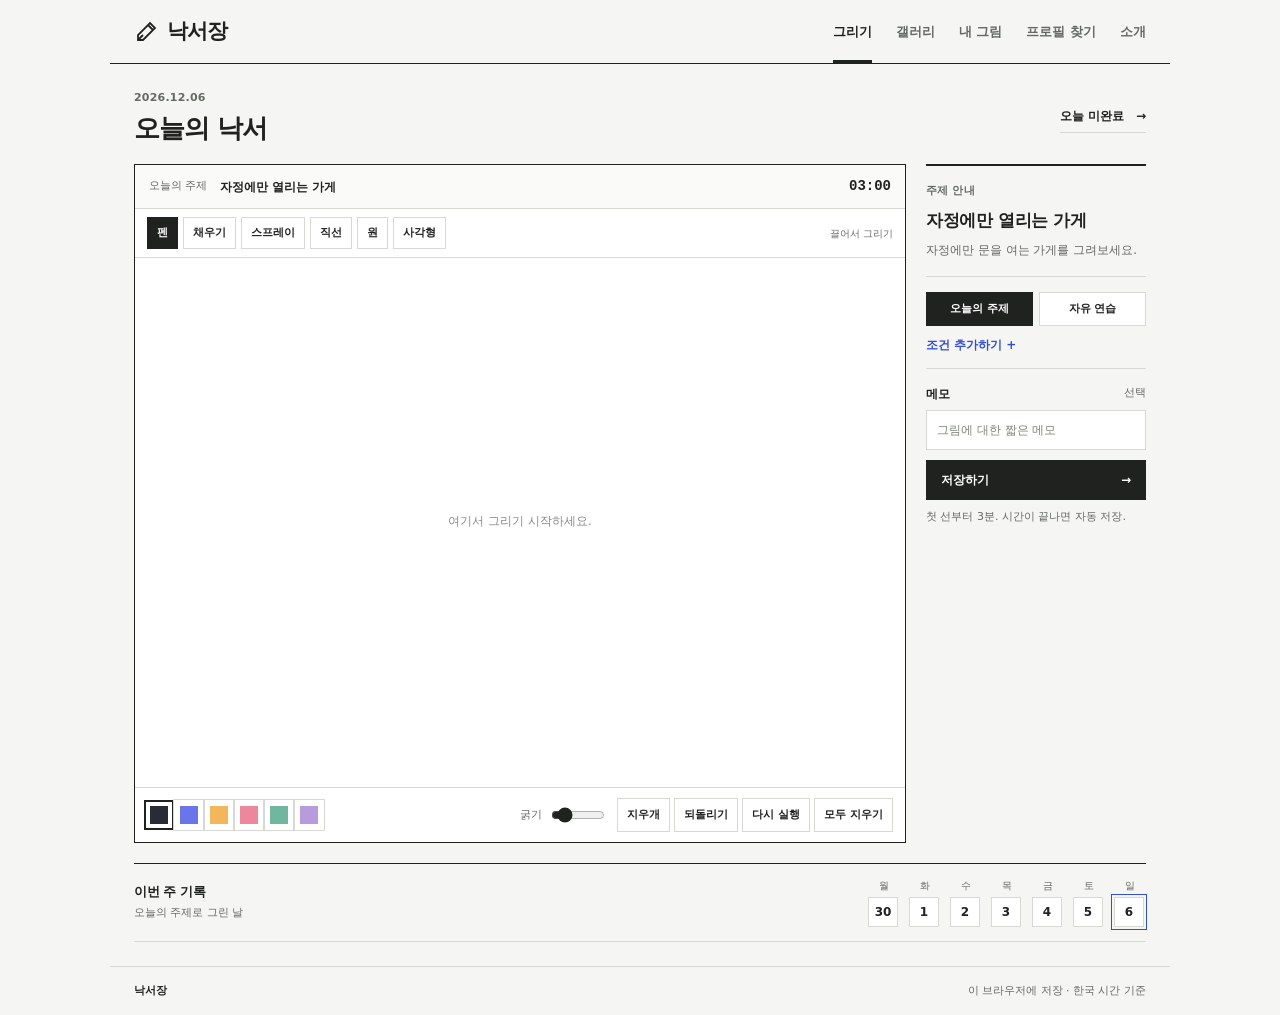
==== Doodler_project/index.html @ 1f3efb12 "Base Current whole project" ====
<!doctype html>
<html lang="ko">
<head>
  <meta charset="UTF-8">
  <meta name="viewport" content="width=device-width,initial-scale=1">
  <title>낙서장</title>
  <link rel="stylesheet" href="style.css">
  <script src="script.js" defer></script>
</head>
<body>
<header class="header">
  <a class="brand" href="#draw"><svg class="logo" viewBox="0 0 24 24" aria-hidden="true"><path d="M4 20h5L21 8l-5-5L4 15v5ZM14 5l5 5M4 20l5-5" fill="none" stroke="currentColor" stroke-width="1.8" stroke-linejoin="miter"/></svg>낙서장</a>
  <nav aria-label="주요 메뉴"><a href="#draw" data-page="draw">그리기</a><a href="#gallery" data-page="gallery">갤러리</a><a href="#mine" data-page="mine">내 그림</a><a href="#profiles" data-page="profiles">프로필 찾기</a><a href="#about" data-page="about">소개</a></nav>
</header>
<main>
<section id="draw" class="page">
  <div class="intro"><div><span id="day-label" class="eyebrow"></span><h1>오늘의 낙서</h1></div><a class="daily-status" href="#mine"><span id="daily-status"></span><span aria-hidden="true"> →</span></a></div>
  <div class="drawing-layout">
    <div class="studio">
      <div class="canvas-heading"><span><span id="mode-label">오늘의 주제</span><strong id="topic-title"></strong></span><span id="timer" class="timer" aria-label="남은 시간">03:00</span></div>
      <div class="drawing-toolbox" role="group" aria-label="그리기 도구"><button class="tool" data-tool="brush" aria-pressed="true">펜</button><button class="tool" data-tool="bucket" aria-pressed="false">채우기</button><button class="tool" data-tool="spray" aria-pressed="false">스프레이</button><button class="tool" data-tool="line" aria-pressed="false">직선</button><button class="tool" data-tool="circle" aria-pressed="false">원</button><button class="tool" data-tool="rectangle" aria-pressed="false">사각형</button><span id="tool-help">끌어서 그리기</span></div><div class="canvas-wrap"><canvas id="canvas" width="1000" height="680" aria-label="그림판">이 브라우저는 그림판을 지원하지 않습니다.</canvas><div id="canvas-hint">여기서 그리기 시작하세요.</div></div>
      <div class="tools"><div id="colors" class="colors" role="group" aria-label="붓 색상"></div><div class="tool-actions"><label class="size-label">굵기 <input id="size" type="range" min="2" max="28" value="6" aria-label="붓 굵기"></label><button id="eraser" class="tool" aria-pressed="false">지우개</button><button id="undo" class="tool">되돌리기</button><button id="redo" class="tool">다시 실행</button><button id="clear" class="tool">모두 지우기</button></div></div>
    </div>
    <aside>
      <div class="note-card"><span class="tiny-label">주제 안내</span><h2 id="prompt-title"></h2><p id="prompt-description"></p><div class="small-rule"></div><div class="mode-switch" role="group" aria-label="그리기 모드"><button id="daily-mode" class="tool" aria-pressed="true">오늘의 주제</button><button id="practice-mode" class="tool" aria-pressed="false">자유 연습</button></div><button id="variation" class="variation-button">조건 추가하기 +</button><p id="constraint" class="constraint" hidden></p></div>
      <label class="caption-label" for="caption">메모 <span>선택</span></label><input id="caption" maxlength="100" placeholder="그림에 대한 짧은 메모" autocomplete="off"><button id="finish" class="primary full">저장하기 <span aria-hidden="true">→</span></button><p class="save-note">첫 선부터 3분. 시간이 끝나면 자동 저장.</p>
    </aside>
  </div>
  <div class="week-strip"><div><h2>이번 주 기록</h2><p>오늘의 주제로 그린 날</p></div><div id="week-days" class="week-days" aria-label="이번 주 그리기 기록"></div></div>
</section>
<section id="gallery" class="page" hidden>
  <div class="section-intro"><div><span class="eyebrow">갤러리</span><h1>작은 정원</h1><p>같은 주제, 서로 다른 그림.</p></div><span class="badge">예시 그림 6장</span></div>
  <div class="gallery-notice">예시 갤러리입니다. 좋아요는 이 브라우저에만 저장됩니다.</div><div id="gallery-grid" class="grid"></div>
</section>
<section id="mine" class="page" hidden>
  <div class="section-intro"><div><span class="eyebrow">내 그림</span><h1>그림 기록</h1><p>저장한 그림을 날짜와 주제별로 확인하세요.</p></div><span id="count" class="badge">0장</span></div>
  <div class="journal-filters"><label>종류 <select id="mode-filter"><option value="all">모든 그림</option><option value="daily">오늘의 주제</option><option value="practice">자유 연습</option><option value="variation">조건 추가</option></select></label><label>주제 <select id="topic-filter"><option value="all">모든 주제</option></select></label></div>
  <div id="mine-grid" class="grid journal-grid"></div><div id="empty" class="empty"><h2>저장한 그림이 없습니다.</h2><p>그림을 완성하면 여기에 저장됩니다.</p><a class="primary" href="#draw">그리기 →</a></div>
</section>
<section id="profiles" class="page" hidden>
  <div class="section-intro"><div><span class="eyebrow">프로필 찾기</span><h1>함께 그리는 사람들</h1><p>닉네임이나 관심 주제로 찾아보세요.</p></div><span class="badge">미리보기</span></div>
  <p class="preview-notice">가상의 예시 프로필입니다. 실제 사용자 검색과 팔로우는 준비 중입니다.</p>
  <form id="profile-search" class="search-form" role="search"><label for="profile-query">닉네임 또는 주제</label><div><input id="profile-query" type="search" maxlength="80" placeholder="예: 풀잎, 정원" autocomplete="off"><button class="primary" type="submit">검색</button><button id="reset-search" class="tool" type="button">초기화</button></div></form>
  <p id="profile-result-count" class="result-count" role="status" aria-live="polite"></p><div id="profile-grid" class="profile-grid"></div><p id="profile-empty" class="empty" hidden>검색 결과가 없습니다. 다른 이름이나 주제로 찾아보세요.</p>
  <div id="profile-detail" class="profile-detail" hidden><button id="close-profile" class="tool">프로필 닫기</button><div id="profile-summary"></div><h2>예시 그림</h2><div id="profile-artworks" class="grid"></div></div>
</section>
<section id="about" class="page" hidden>
  <div class="section-intro"><div><span class="eyebrow">프로젝트 소개</span><h1>낙서장</h1><p>짧은 낙서로 시작하는 창의적인 활동.</p></div><a class="primary" href="#draw">그리기 →</a></div>
  <div class="about-layout"><article class="about-main"><section><h2>만드는 이유</h2><p>대학생이 일상에서 부담 없이 창의적인 활동을 할 수 있는 공간을 만들고자 합니다. 정해진 주제로 짧게 그림을 그리며 자신의 생각을 표현하고, 서로 다른 해석을 만나보는 것이 목표입니다.</p></section><section><h2>이용 방법</h2><ol><li>오늘의 주제를 확인하거나 자유 연습을 선택합니다.</li><li>펜과 기본 도구로 그림을 그립니다. 첫 선부터 3분이 시작됩니다.</li><li>완성한 그림을 저장하고, 내 그림에서 기록을 확인합니다.</li></ol></section><section><h2>현재 이용할 수 있는 기능</h2><p>마우스·터치 그리기, 매일 바뀌는 주제, 시간 제한, 그림 기록, 메모와 파일 내려받기를 사용할 수 있습니다. 그림은 이 브라우저에 저장됩니다. 갤러리와 프로필 찾기는 예시로 구성되어 있습니다.</p></section><section><h2>앞으로의 방향</h2><p>사용자 프로필과 공유 갤러리, 팔로우·좋아요를 통해 그림으로 교류하는 기능을 계획하고 있습니다. 이후 그룹 활동, 그림 퀴즈, 낙서 대회 등도 검토할 예정입니다.</p></section></article><aside class="about-meta"><h2>프로젝트 정보</h2><dl><dt>개발</dt><dd>강준호 · 장도윤</dd><dt>소속</dt><dd>GIST</dd><dt>활동</dt><dd>서비스러닝 수업 프로젝트</dd><dt>대상</dt><dd>대학생</dd><dt>프로젝트명</dt><dd>낙서장 (가제)</dd></dl><p>참여 경험을 바탕으로 기능과 이용 방식을 다듬어갈 예정입니다.</p></aside></div>
</section>
</main>
<footer><span>낙서장</span><span>이 브라우저에 저장 · 한국 시간 기준</span></footer>
<div id="toast" class="toast" role="status" aria-live="polite"></div>
<dialog id="confirm"><h2>그림을 모두 지울까요?</h2><p>지운 뒤에도 되돌리기를 사용할 수 있습니다.</p><div class="dialog-actions"><button id="cancel-clear" class="tool">취소</button><button id="confirm-clear" class="primary">지우기</button></div></dialog>
<dialog id="delete-dialog"><h2>이 그림을 삭제할까요?</h2><p>삭제한 그림은 복원할 수 없습니다.</p><div class="dialog-actions"><button id="cancel-delete" class="tool">취소</button><button id="confirm-delete" class="primary">삭제하기</button></div></dialog>
<dialog id="compare-dialog"><h2>그림 비교</h2><div id="compare-images" class="compare-images"></div><button id="close-compare" class="primary">닫기</button></dialog>
</body>
</html>
---- Doodler_project/style.css ----
/* 낙서장: compact, square-edged drawing workspace. */
:root{--bg:#f5f5f3;--paper:#fff;--ink:#202220;--muted:#656963;--line:#d7dad4;--accent:#314fd6;--soft:#eceee8}
*{box-sizing:border-box}
body{margin:0;background:var(--bg);color:var(--ink);font-family:"Malgun Gothic","Apple SD Gothic Neo",system-ui,sans-serif;font-size:14px;line-height:1.5;-webkit-font-smoothing:antialiased}
a{color:inherit;text-decoration:none}button,input,select{font:inherit;color:inherit}button{cursor:pointer}button,a,input,select{-webkit-tap-highlight-color:transparent;outline-offset:3px}button:focus-visible,a:focus-visible,input:focus-visible,select:focus-visible{outline:2px solid var(--accent)}button{border-radius:0}button:disabled{cursor:default}
.header{max-width:1060px;margin:auto;padding:0 24px;min-height:64px;display:flex;align-items:center;justify-content:space-between;border-bottom:1px solid var(--ink)}
.brand{display:flex;align-items:center;gap:9px;font-size:21px;font-weight:800;letter-spacing:-1px}.logo{width:24px;height:24px}
nav{display:flex;align-self:stretch;gap:24px}nav a{display:flex;align-items:center;font-size:13px;font-weight:600;color:var(--muted);border-bottom:3px solid transparent;padding:3px 0 0}nav a.active{color:var(--ink);border-color:var(--ink)}nav a:hover{color:var(--accent)}
main{max-width:1060px;margin:auto;padding:0 24px;min-height:calc(100vh - 122px)}
h1,h2,p{margin:0}h1{font-size:26px;font-weight:800;letter-spacing:-1px;line-height:1.35}h2{font-size:16px;font-weight:700;letter-spacing:-.4px}p{color:var(--muted);line-height:1.65}.eyebrow,.tiny-label{font-size:11px;font-weight:600;color:var(--muted);letter-spacing:.2px}.intro{display:flex;justify-content:space-between;align-items:center;gap:16px;padding:22px 0 18px}.intro h1{margin-top:4px}.daily-status{display:flex;align-items:center;gap:12px;font-size:12px;font-weight:600;border-bottom:1px solid var(--line);padding:7px 0}.daily-status:hover{border-color:var(--ink)}
.drawing-layout{display:grid;grid-template-columns:minmax(0,1fr) 220px;gap:20px;align-items:start}.studio{border:1px solid var(--ink);background:white;min-width:0}.canvas-heading{display:flex;align-items:center;justify-content:space-between;gap:10px;padding:11px 14px;border-bottom:1px solid var(--line);font-size:11px;color:var(--muted);background:#fafaf8}.canvas-heading>span:first-child{min-width:0;display:flex;align-items:center;gap:12px}.canvas-heading strong{font-size:12px;font-weight:700;color:var(--ink);overflow-wrap:anywhere}.timer{flex-shrink:0;font-family:ui-monospace,Consolas,monospace;font-size:14px;font-weight:700;color:var(--ink);font-variant-numeric:tabular-nums}.timer.urgent{color:#bd352d}
.canvas-wrap{position:relative;margin:8px}canvas{display:block;width:100%;height:auto;aspect-ratio:1000/680;background:white;touch-action:none;cursor:crosshair}#canvas-hint{position:absolute;pointer-events:none;top:48%;width:100%;text-align:center;color:#888c86;font-size:12px}
.tools{padding:10px 12px;display:flex;align-items:center;justify-content:space-between;gap:10px;flex-wrap:wrap;border-top:1px solid var(--line)}.colors{display:flex;gap:6px}.swatch{width:24px;height:24px;border:3px solid white;outline:1px solid #d7dad4;padding:0}.swatch.selected{outline:2px solid var(--ink);outline-offset:1px}.tool-actions{display:flex;align-items:center;gap:4px;flex-wrap:wrap}.tool{border:1px solid var(--line);background:white;padding:7px 9px;font-size:11px;font-weight:600;min-height:34px}.tool:hover{border-color:#848980;background:#f2f3ef}.tool[aria-pressed=true]{border-color:var(--ink);background:var(--ink);color:white}.size-label{display:flex;align-items:center;gap:7px;font-size:11px;color:var(--muted);margin-right:6px}input[type=range]{width:54px;accent-color:var(--ink)}
aside{min-width:0}.note-card{border-top:2px solid var(--ink);border-bottom:1px solid var(--line);padding:13px 0 14px}.note-card h2{font-size:17px;line-height:1.45;margin:8px 0}.note-card p{font-size:12px}.small-rule{height:1px;background:var(--line);margin:15px 0}.mode-switch{display:flex;gap:6px}.mode-switch button{flex:1;padding:8px 5px}.variation-button{display:block;width:100%;border:0;background:none;text-align:left;color:var(--accent);padding:10px 0 0;font-size:12px;font-weight:600}.constraint{border-left:2px solid var(--accent);padding:7px 10px;background:#eceffa;margin-top:10px}.caption-label{display:flex;justify-content:space-between;font-size:12px;font-weight:600;margin:16px 0 7px}.caption-label span{font-size:11px;font-weight:400;color:var(--muted)}#caption{border:1px solid var(--line);background:white;width:100%;padding:10px;font-size:12px;border-radius:0}#caption::placeholder{color:#80857b}.primary{display:inline-flex;align-items:center;justify-content:center;gap:20px;border:1px solid var(--ink);background:var(--ink);color:white;padding:10px 14px;font-size:12px;font-weight:700}.primary:hover{background:#3b4038;border-color:#3b4038}.full{width:100%;justify-content:space-between;margin-top:10px;min-height:40px}.save-note{font-size:11px;line-height:1.6;margin-top:8px}
.week-strip{display:flex;align-items:center;justify-content:space-between;gap:20px;border-top:1px solid var(--ink);border-bottom:1px solid var(--line);padding:14px 0;margin:20px 0 24px}.week-strip h2{font-size:13px}.week-strip p{font-size:11px;margin-top:3px}.week-days{display:flex;gap:9px}.week-day{text-align:center;min-width:32px}.week-day span{display:block;font-size:10px;color:var(--muted);margin-bottom:4px}.week-day strong{display:flex;align-items:center;justify-content:center;width:30px;height:30px;border:1px solid var(--line);background:white;font-size:12px;font-weight:600}.week-day.complete strong{background:var(--ink);border-color:var(--ink);color:white}.week-day.today strong{outline:1px solid var(--accent);outline-offset:2px}
.section-intro{display:flex;justify-content:space-between;align-items:center;gap:16px;padding:24px 0 20px}.section-intro h1{margin:5px 0 8px}.section-intro p{font-size:12px}.badge{font-size:12px;font-weight:600;padding:7px 10px;border:1px solid var(--line);white-space:nowrap;background:white}.gallery-notice{font-size:12px;color:var(--muted);margin:0 0 16px}.grid{display:grid;grid-template-columns:repeat(3,minmax(0,1fr));gap:16px;padding-bottom:28px}.art-card{border:1px solid var(--line);background:white;min-width:0;overflow:hidden}.art-card img{display:block;width:100%;aspect-ratio:1.35;object-fit:contain;padding:10px;background:#fafaf8}.card-info{display:flex;justify-content:space-between;align-items:center;gap:8px;padding:12px}.art-title{font-size:13px;line-height:1.45;overflow-wrap:anywhere;margin-bottom:4px}.art-meta{color:var(--muted);font-size:11px}.like{border:1px solid var(--line);background:white;font-size:12px;padding:7px 9px;white-space:nowrap}.like[aria-pressed=true]{color:#b13b37;background:#fff2f0;border-color:#d7a7a3}.art-caption{padding:0 12px 10px;font-size:12px;overflow-wrap:anywhere}.card-actions{display:flex;flex-wrap:wrap;gap:4px;padding:0 10px 10px}.card-actions .tool{font-size:10px;padding:5px 7px;min-height:30px}.journal-filters{display:flex;gap:16px;border-top:1px solid var(--line);padding:12px 0 18px}.journal-filters label{display:flex;align-items:center;gap:8px;font-size:12px;font-weight:600}select{border:1px solid var(--line);border-radius:0;background:white;padding:7px;font-size:12px;max-width:220px}.journal-date{grid-column:1/-1;font-size:12px;color:var(--muted);font-weight:600;border-bottom:1px solid var(--line);padding:8px 0}.empty{text-align:center;border-top:1px solid var(--line);padding:48px 16px;margin-bottom:28px}.empty p{font-size:12px;margin:8px 0 16px}.empty h2{font-size:16px}
footer{max-width:1060px;margin:auto;padding:16px 24px;display:flex;align-items:center;justify-content:space-between;border-top:1px solid var(--line);font-size:11px;color:var(--muted)}footer span:first-child{font-weight:700;color:var(--ink)}.toast{position:fixed;bottom:20px;left:50%;transform:translateX(-50%);max-width:calc(100% - 32px);padding:11px 16px;background:var(--ink);color:white;font-size:12px;opacity:0;pointer-events:none;transition:opacity .15s;z-index:5}.toast.show{opacity:1}dialog{border:1px solid var(--ink);border-radius:0;padding:22px;max-width:calc(100% - 32px);color:var(--ink)}dialog h2{margin-bottom:8px}dialog p{font-size:12px}dialog::backdrop{background:#1e211c66}.dialog-actions{display:flex;justify-content:flex-end;gap:8px;margin-top:20px}.compare-images{display:grid;grid-template-columns:1fr 1fr;gap:12px;margin:16px 0}#compare-dialog{width:760px}[hidden]{display:none!important}
@media(max-width:900px){.drawing-layout{grid-template-columns:minmax(0,1fr) 200px;gap:16px}.tool-actions{width:100%;justify-content:flex-start}.grid{grid-template-columns:repeat(2,minmax(0,1fr))}}
@media(max-width:620px){.header{padding:0 16px;min-height:58px}.brand{font-size:19px;gap:7px}.logo{width:21px;height:21px}nav{gap:16px}nav a{font-size:12px}main{padding:0 16px}.intro{padding:18px 0 14px;gap:8px}h1{font-size:23px}.daily-status{font-size:11px;gap:0}.drawing-layout{grid-template-columns:1fr;gap:0}.drawing-layout aside{display:contents}.note-card{order:1;border-top:1px solid var(--line);border-bottom:0;padding:10px 0 14px}.note-card .tiny-label,.note-card h2,.small-rule{display:none}.note-card p{margin-bottom:10px}.mode-switch{display:inline-flex;vertical-align:middle;gap:5px}.mode-switch button{flex:none;padding:7px 10px}.variation-button{display:inline-block;width:auto;padding:7px 0 7px 12px;font-size:11px}.note-card .constraint{display:block;margin:8px 0 0}.studio{order:2}.caption-label{order:3;margin:12px 0 6px}#caption{order:4}.full{order:5}.save-note{order:6;margin-top:6px}.canvas-heading{padding:10px;gap:6px}.canvas-heading>span:first-child{gap:8px}.canvas-heading strong{font-size:11px}.canvas-wrap{margin:4px}.tools{padding:10px;gap:10px}.swatch{width:24px;height:24px}.tool-actions{justify-content:space-between;gap:3px}.tool{padding:7px}.size-label{gap:4px;margin:0}.week-strip{margin-top:16px;padding:12px 0;gap:12px;align-items:flex-start;flex-direction:column}.week-days{width:100%;justify-content:space-between;gap:4px}.section-intro{padding:20px 0 16px}.journal-filters{gap:10px;flex-wrap:wrap}select{max-width:175px}.grid{gap:10px}.card-info{padding:10px;flex-wrap:wrap}.art-card img{padding:6px}.compare-images{grid-template-columns:1fr}footer{padding:14px 16px;font-size:10px}}
@media(max-width:360px){nav{gap:11px}.brand{font-size:18px}.daily-status{max-width:120px}.grid{grid-template-columns:1fr}.size-label input{width:42px}}
@media(prefers-reduced-motion:reduce){*{transition:none!important}}

/* Basic tools and supporting pages */
.drawing-toolbox{display:flex;align-items:center;flex-wrap:wrap;gap:5px;padding:8px 12px;border-bottom:1px solid var(--line);background:white}.drawing-toolbox .tool{min-height:32px;padding:5px 9px}#tool-help{font-size:10px;color:var(--muted);margin-left:auto}.preview-notice{border-left:2px solid var(--accent);padding:9px 12px;background:#eceffa;font-size:12px;margin-bottom:18px}.search-form{max-width:700px;margin-bottom:16px}.search-form>label{display:block;font-size:12px;font-weight:600;margin-bottom:7px}.search-form>div{display:flex;gap:6px}.search-form input{flex:1;min-width:0;border:1px solid var(--line);border-radius:0;padding:9px 11px;background:white;font-size:13px}.result-count{font-size:12px;margin-bottom:12px}.profile-grid{display:grid;grid-template-columns:repeat(2,minmax(0,1fr));gap:14px;padding-bottom:24px}.profile-card{border:1px solid var(--line);padding:16px;background:white}.profile-summary{display:flex;align-items:flex-start;gap:12px}.profile-summary>div{min-width:0}.profile-summary h2{font-size:16px}.profile-summary p{font-size:12px;overflow-wrap:anywhere}.profile-handle{font-size:11px!important;margin:2px 0 8px}.profile-tags{color:var(--accent);margin-top:8px}.profile-avatar{flex-shrink:0;width:40px;height:40px;display:flex;align-items:center;justify-content:center;background:var(--soft);border:1px solid var(--line);font-weight:700}.profile-card>.tool{margin-top:14px}.profile-detail{border-top:2px solid var(--ink);padding:18px 0;scroll-margin-top:16px}.profile-detail>.tool{float:right}.profile-detail>h2{margin:20px 0 12px}.about-layout{display:grid;grid-template-columns:minmax(0,1fr) 240px;gap:32px;padding-bottom:32px}.about-main section{border-top:1px solid var(--line);padding:18px 0}.about-main h2{margin-bottom:10px}.about-main p,.about-main li{font-size:13px;line-height:1.9}.about-main ol{padding-left:20px;margin:0;color:var(--muted)}.about-meta{border-top:2px solid var(--ink);padding-top:16px}.about-meta dl{font-size:12px;margin:16px 0 20px}.about-meta dt{color:var(--muted);margin-top:12px}.about-meta dd{margin:4px 0;font-weight:600}.about-meta>p{font-size:12px}
@media(max-width:620px){.header{flex-wrap:wrap;gap:0;padding-top:12px}.header nav{width:100%;justify-content:space-between;gap:10px;min-height:44px;margin-top:5px}.header nav a{font-size:11px}#tool-help{width:100%;margin:2px 0 0}.drawing-toolbox{padding:8px;gap:4px}.drawing-toolbox .tool{padding:6px 8px}.tool-actions{justify-content:flex-start;gap:4px}.tool-actions .size-label{margin-right:8px}.profile-grid{grid-template-columns:1fr;gap:10px}.profile-card{padding:13px}.search-form .primary{padding:8px 12px}.about-layout{grid-template-columns:1fr;gap:12px}.about-main section{padding:14px 0}.about-meta dl{display:grid;grid-template-columns:75px 1fr;align-items:baseline;gap:10px}.about-meta dt,.about-meta dd{margin:0}}
.page{scroll-margin-top:120px}
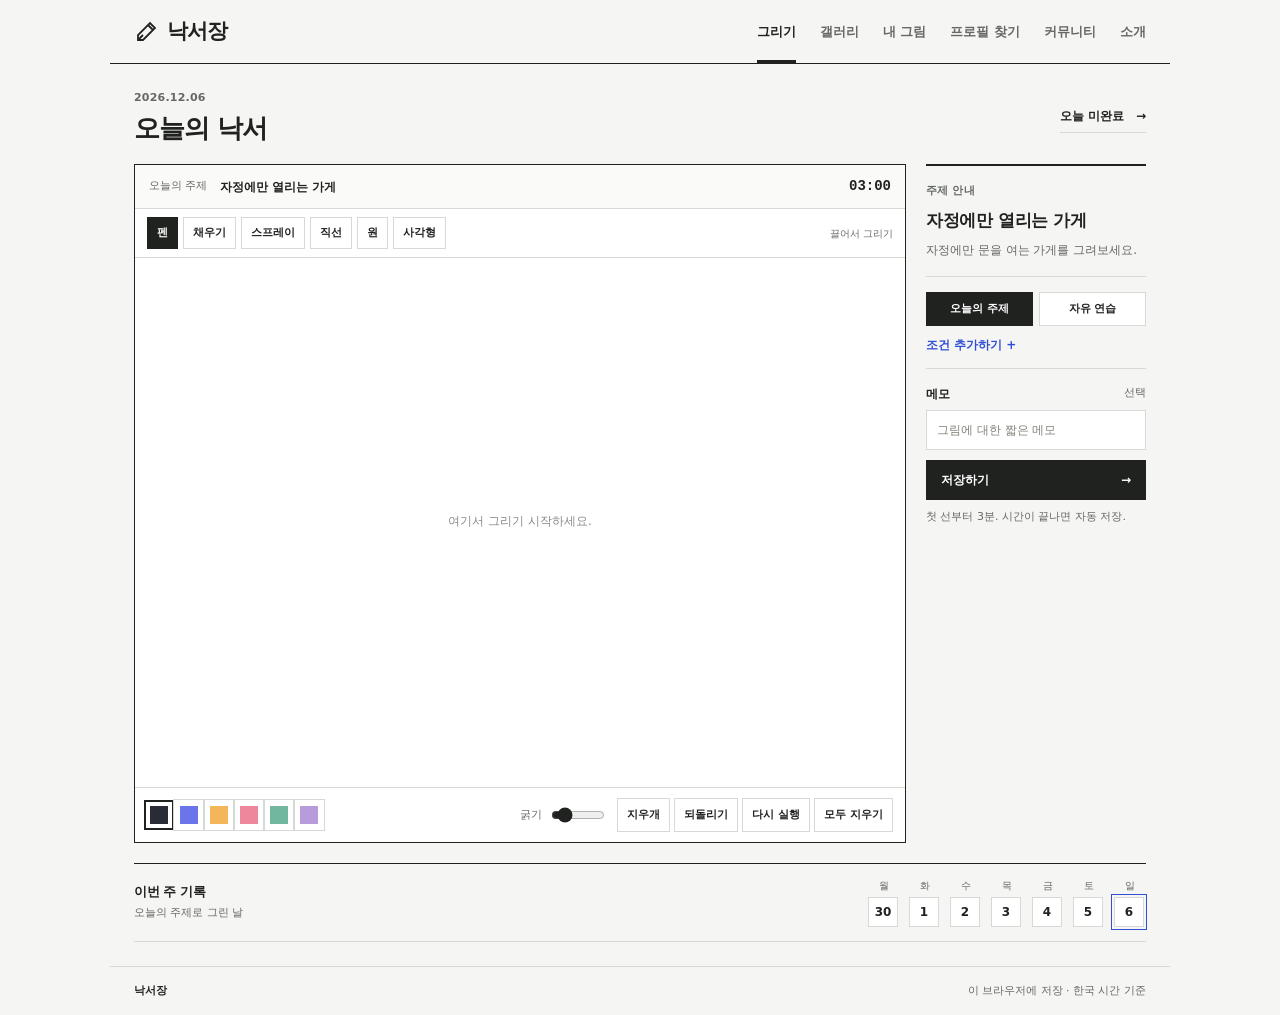
==== commit bff6a9a0: "Primary completion Every function implemented, still needs feedback." ====
--- a/Doodler_project/index.html
+++ b/Doodler_project/index.html
@@ -6,11 +6,14 @@
   <title>낙서장</title>
   <link rel="stylesheet" href="style.css">
   <script src="script.js" defer></script>
+  <script src="social-config.js" defer></script>
+  <script src="social-api.js" defer></script>
+  <script src="social-ui.js" defer></script>
 </head>
 <body>
 <header class="header">
   <a class="brand" href="#draw"><svg class="logo" viewBox="0 0 24 24" aria-hidden="true"><path d="M4 20h5L21 8l-5-5L4 15v5ZM14 5l5 5M4 20l5-5" fill="none" stroke="currentColor" stroke-width="1.8" stroke-linejoin="miter"/></svg>낙서장</a>
-  <nav aria-label="주요 메뉴"><a href="#draw" data-page="draw">그리기</a><a href="#gallery" data-page="gallery">갤러리</a><a href="#mine" data-page="mine">내 그림</a><a href="#profiles" data-page="profiles">프로필 찾기</a><a href="#about" data-page="about">소개</a></nav>
+  <nav aria-label="주요 메뉴"><a href="#draw" data-page="draw">그리기</a><a href="#gallery" data-page="gallery">갤러리</a><a href="#mine" data-page="mine">내 그림</a><a href="#profiles" data-page="profiles">프로필 찾기</a><a href="#community" data-page="community">커뮤니티</a><a href="#about" data-page="about">소개</a></nav>
 </header>
 <main>
 <section id="draw" class="page">
@@ -44,6 +47,20 @@
   <p id="profile-result-count" class="result-count" role="status" aria-live="polite"></p><div id="profile-grid" class="profile-grid"></div><p id="profile-empty" class="empty" hidden>검색 결과가 없습니다. 다른 이름이나 주제로 찾아보세요.</p>
   <div id="profile-detail" class="profile-detail" hidden><button id="close-profile" class="tool">프로필 닫기</button><div id="profile-summary"></div><h2>예시 그림</h2><div id="profile-artworks" class="grid"></div></div>
 </section>
+<section id="community" class="page" hidden>
+  <div class="section-intro"><div><span class="eyebrow">커뮤니티</span><h1>함께 그리기</h1><p>내 그림을 보관하고, 함께 그리는 사람들을 만나세요.</p></div></div>
+  <p id="social-status" role="status" aria-live="polite">커뮤니티 연결을 준비 중입니다. 그리기와 내 그림은 계속 사용할 수 있어요.</p>
+  <div id="social-connected" hidden>
+    <form id="social-auth" class="social-form"><h2>로그인 · 가입</h2><label>이메일<input name="email" type="email" autocomplete="email" required maxlength="254"></label><label>비밀번호<input name="password" type="password" autocomplete="current-password" minlength="8" required maxlength="128"></label><div class="card-actions"><button class="primary" type="submit">로그인</button><button class="tool" type="submit" name="signup" value="yes">가입하기</button></div><p>가입 후 이메일을 확인한 다음 로그인하세요. 창을 새로 열면 다시 로그인해야 합니다.</p></form>
+    <div id="social-member" hidden>
+      <div class="card-actions"><span id="social-identity"></span><button id="social-logout" class="tool">로그아웃</button></div>
+      <form id="social-profile" class="social-form"><h2>내 프로필</h2><p>아이디, 닉네임, 소개는 누구나 볼 수 있습니다.</p><label>아이디<input name="handle" pattern="[a-z0-9_]{3,24}" minlength="3" maxlength="24" placeholder="영문 소문자, 숫자, 밑줄" required></label><label>닉네임<input name="display_name" maxlength="40" required></label><label>소개 · 관심 주제<input name="bio" maxlength="160"></label><button class="primary" type="submit">프로필 저장</button></form>
+      <form id="social-upload" class="social-form"><h2>내 그림 보관</h2><label>이 브라우저의 그림<select id="social-local" required></select></label><label>공개 범위<select name="visibility"><option value="private">나만 보기</option><option value="public">전체 공개</option></select></label><p>선택한 그림과 메모만 업로드합니다. 전체 공개를 선택하면 누구나 그림과 프로필을 볼 수 있어요.</p><button class="primary" type="submit">선택한 그림 업로드</button></form>
+    </div>
+    <div class="social-form"><h2>그림 둘러보기</h2><div class="card-actions"><button id="social-public" class="tool">공개 갤러리</button><button id="social-mine" class="tool" disabled>클라우드 내 그림</button><button id="social-refresh" class="tool">새로고침</button></div><p id="social-feed-label"></p><div id="social-artworks" class="grid"></div><button id="social-more" class="tool" hidden>더 보기</button></div>
+    <form id="social-search" class="social-form" role="search"><h2>실제 프로필 찾기</h2><label>아이디 · 닉네임 · 소개<input name="query" type="search" maxlength="40"></label><button class="primary" type="submit">검색</button><p>검색 결과는 최대 30명입니다.</p></form><div id="social-profiles" class="profile-grid"></div>
+  </div>
+</section>
 <section id="about" class="page" hidden>
   <div class="section-intro"><div><span class="eyebrow">프로젝트 소개</span><h1>낙서장</h1><p>짧은 낙서로 시작하는 창의적인 활동.</p></div><a class="primary" href="#draw">그리기 →</a></div>
   <div class="about-layout"><article class="about-main"><section><h2>만드는 이유</h2><p>대학생이 일상에서 부담 없이 창의적인 활동을 할 수 있는 공간을 만들고자 합니다. 정해진 주제로 짧게 그림을 그리며 자신의 생각을 표현하고, 서로 다른 해석을 만나보는 것이 목표입니다.</p></section><section><h2>이용 방법</h2><ol><li>오늘의 주제를 확인하거나 자유 연습을 선택합니다.</li><li>펜과 기본 도구로 그림을 그립니다. 첫 선부터 3분이 시작됩니다.</li><li>완성한 그림을 저장하고, 내 그림에서 기록을 확인합니다.</li></ol></section><section><h2>현재 이용할 수 있는 기능</h2><p>마우스·터치 그리기, 매일 바뀌는 주제, 시간 제한, 그림 기록, 메모와 파일 내려받기를 사용할 수 있습니다. 그림은 이 브라우저에 저장됩니다. 갤러리와 프로필 찾기는 예시로 구성되어 있습니다.</p></section><section><h2>앞으로의 방향</h2><p>사용자 프로필과 공유 갤러리, 팔로우·좋아요를 통해 그림으로 교류하는 기능을 계획하고 있습니다. 이후 그룹 활동, 그림 퀴즈, 낙서 대회 등도 검토할 예정입니다.</p></section></article><aside class="about-meta"><h2>프로젝트 정보</h2><dl><dt>개발</dt><dd>강준호 · 장도윤</dd><dt>소속</dt><dd>GIST</dd><dt>활동</dt><dd>서비스러닝 수업 프로젝트</dd><dt>대상</dt><dd>대학생</dd><dt>프로젝트명</dt><dd>낙서장 (가제)</dd></dl><p>참여 경험을 바탕으로 기능과 이용 방식을 다듬어갈 예정입니다.</p></aside></div>
--- a/Doodler_project/style.css
+++ b/Doodler_project/style.css
@@ -24,3 +24,12 @@
 .drawing-toolbox{display:flex;align-items:center;flex-wrap:wrap;gap:5px;padding:8px 12px;border-bottom:1px solid var(--line);background:white}.drawing-toolbox .tool{min-height:32px;padding:5px 9px}#tool-help{font-size:10px;color:var(--muted);margin-left:auto}.preview-notice{border-left:2px solid var(--accent);padding:9px 12px;background:#eceffa;font-size:12px;margin-bottom:18px}.search-form{max-width:700px;margin-bottom:16px}.search-form>label{display:block;font-size:12px;font-weight:600;margin-bottom:7px}.search-form>div{display:flex;gap:6px}.search-form input{flex:1;min-width:0;border:1px solid var(--line);border-radius:0;padding:9px 11px;background:white;font-size:13px}.result-count{font-size:12px;margin-bottom:12px}.profile-grid{display:grid;grid-template-columns:repeat(2,minmax(0,1fr));gap:14px;padding-bottom:24px}.profile-card{border:1px solid var(--line);padding:16px;background:white}.profile-summary{display:flex;align-items:flex-start;gap:12px}.profile-summary>div{min-width:0}.profile-summary h2{font-size:16px}.profile-summary p{font-size:12px;overflow-wrap:anywhere}.profile-handle{font-size:11px!important;margin:2px 0 8px}.profile-tags{color:var(--accent);margin-top:8px}.profile-avatar{flex-shrink:0;width:40px;height:40px;display:flex;align-items:center;justify-content:center;background:var(--soft);border:1px solid var(--line);font-weight:700}.profile-card>.tool{margin-top:14px}.profile-detail{border-top:2px solid var(--ink);padding:18px 0;scroll-margin-top:16px}.profile-detail>.tool{float:right}.profile-detail>h2{margin:20px 0 12px}.about-layout{display:grid;grid-template-columns:minmax(0,1fr) 240px;gap:32px;padding-bottom:32px}.about-main section{border-top:1px solid var(--line);padding:18px 0}.about-main h2{margin-bottom:10px}.about-main p,.about-main li{font-size:13px;line-height:1.9}.about-main ol{padding-left:20px;margin:0;color:var(--muted)}.about-meta{border-top:2px solid var(--ink);padding-top:16px}.about-meta dl{font-size:12px;margin:16px 0 20px}.about-meta dt{color:var(--muted);margin-top:12px}.about-meta dd{margin:4px 0;font-weight:600}.about-meta>p{font-size:12px}
 @media(max-width:620px){.header{flex-wrap:wrap;gap:0;padding-top:12px}.header nav{width:100%;justify-content:space-between;gap:10px;min-height:44px;margin-top:5px}.header nav a{font-size:11px}#tool-help{width:100%;margin:2px 0 0}.drawing-toolbox{padding:8px;gap:4px}.drawing-toolbox .tool{padding:6px 8px}.tool-actions{justify-content:flex-start;gap:4px}.tool-actions .size-label{margin-right:8px}.profile-grid{grid-template-columns:1fr;gap:10px}.profile-card{padding:13px}.search-form .primary{padding:8px 12px}.about-layout{grid-template-columns:1fr;gap:12px}.about-main section{padding:14px 0}.about-meta dl{display:grid;grid-template-columns:75px 1fr;align-items:baseline;gap:10px}.about-meta dt,.about-meta dd{margin:0}}
 .page{scroll-margin-top:120px}
+/* Optional community forms share the compact drawing interface. */
+.social-form { margin: 18px 0; padding: 16px; border: 1px solid #c9cbc8; }
+.social-form h2 { margin: 0 0 12px; font-size: 17px; }
+.social-form label { display: block; margin: 10px 0; font-size: 13px; }
+.social-form input, .social-form select { display: block; width: 100%; max-width: 480px; min-width: 0; padding: 9px; margin-top: 5px; border: 1px solid #979c97; border-radius: 0; font: inherit; }
+.social-form p, #social-status { font-size: 13px; line-height: 1.6; overflow-wrap: anywhere; }
+#social-identity { overflow-wrap: anywhere; }
+#community .art-caption { overflow-wrap: anywhere; }
+#community { scroll-margin-top: 95px; }
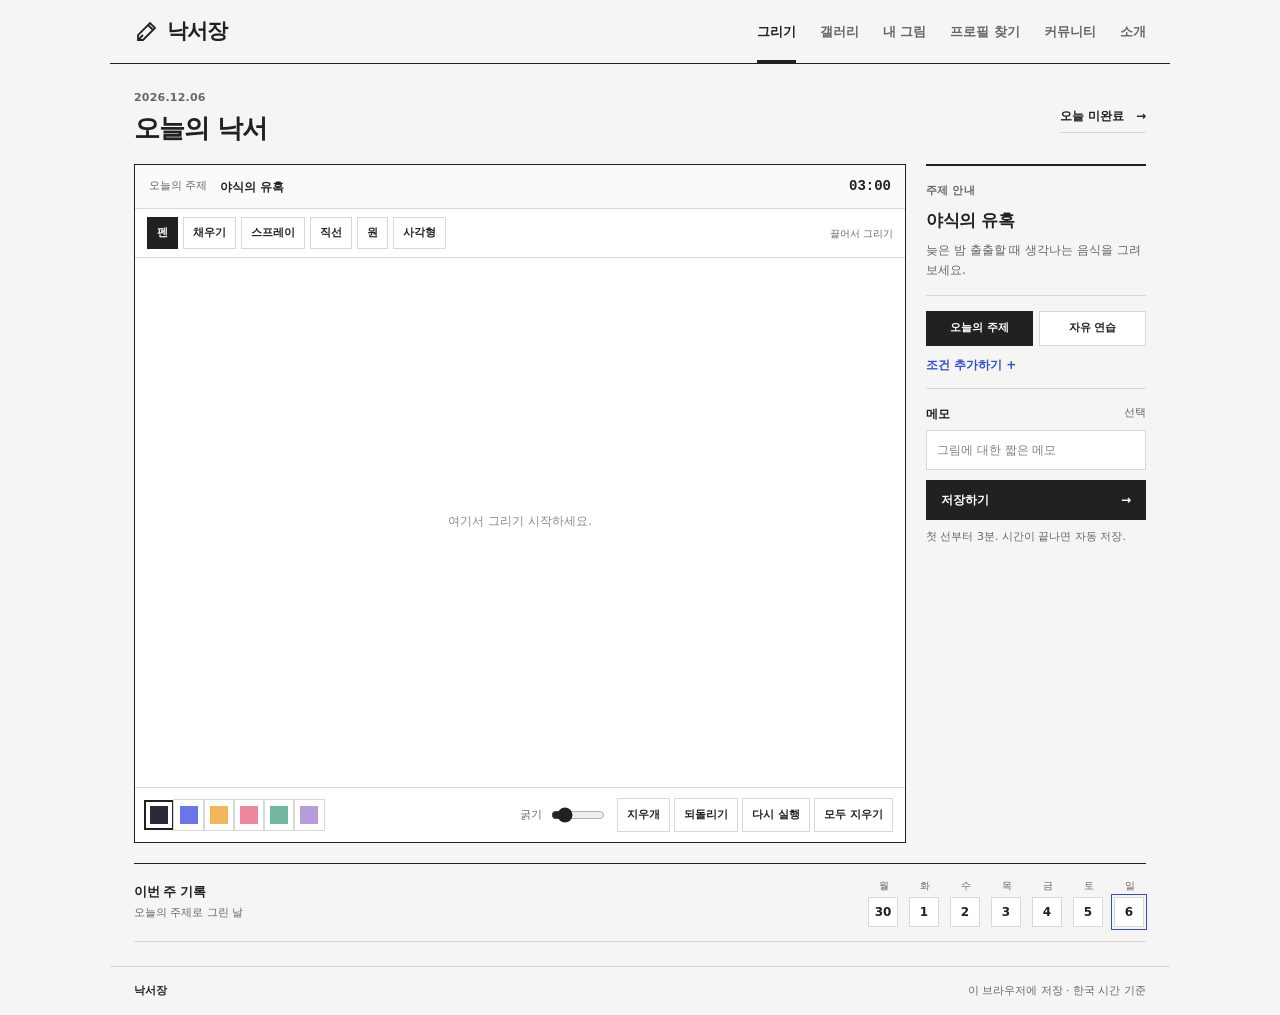
==== commit e2d1e025: "Updates Automacix updates everyday based on the list of 50 tipics" ====
--- a/Doodler_project/index.html
+++ b/Doodler_project/index.html
@@ -5,6 +5,7 @@
   <meta name="viewport" content="width=device-width,initial-scale=1">
   <title>낙서장</title>
   <link rel="stylesheet" href="style.css">
+  <script src="topics.js" defer></script>
   <script src="script.js" defer></script>
   <script src="social-config.js" defer></script>
   <script src="social-api.js" defer></script>
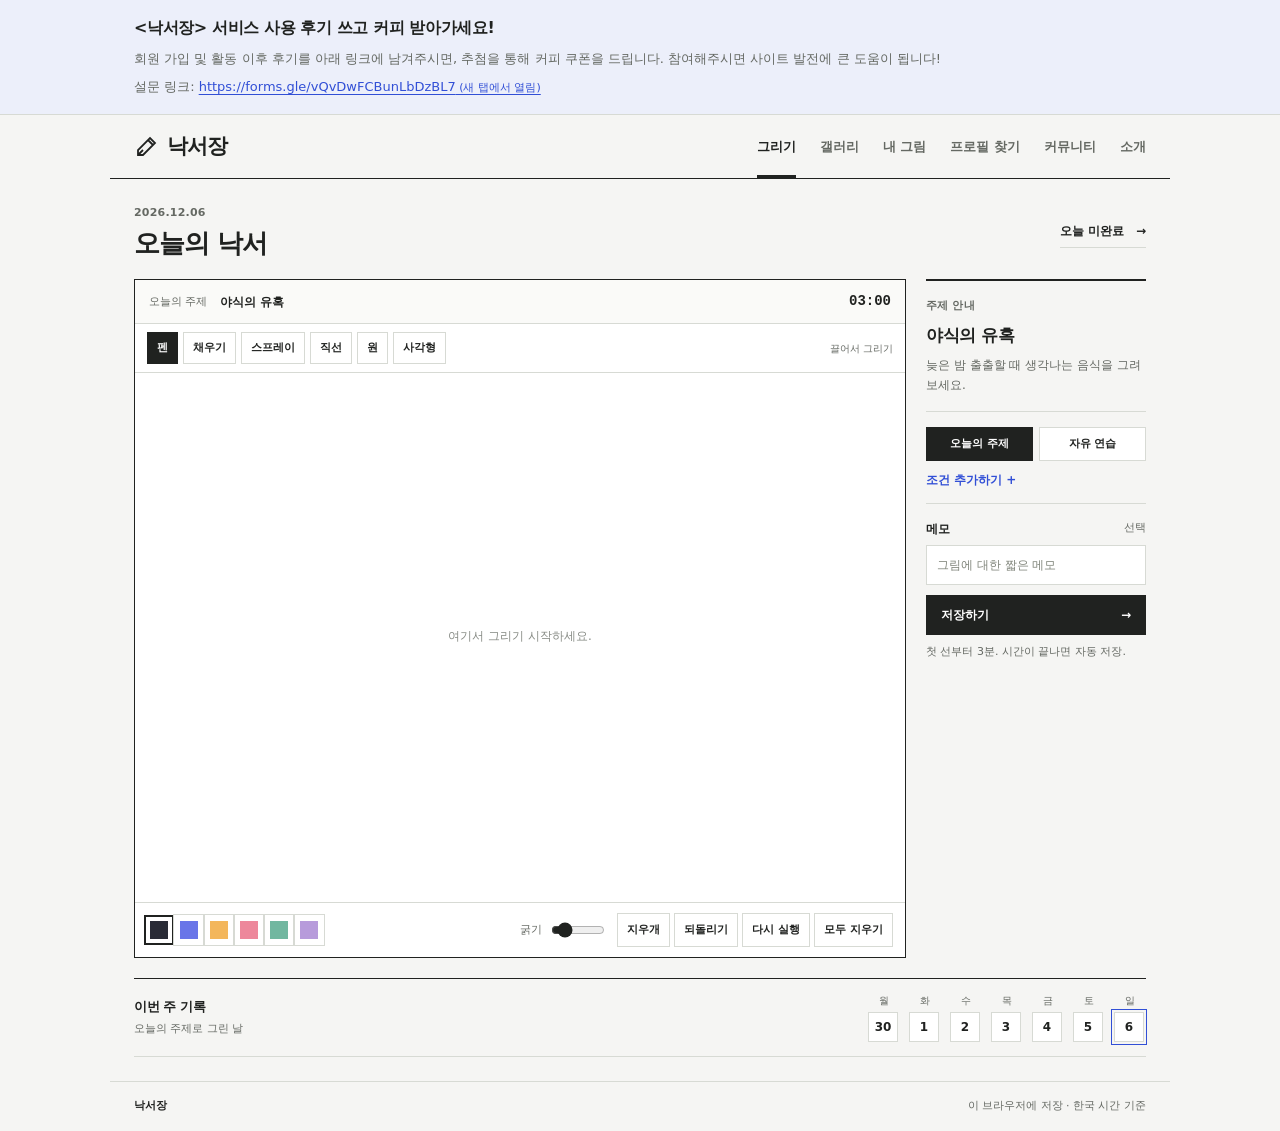
==== commit 5918bd13: "Link Banner 구글폼 링크 담은 배너 삽입" ====
--- a/Doodler_project/index.html
+++ b/Doodler_project/index.html
@@ -12,6 +12,13 @@
   <script src="social-ui.js" defer></script>
 </head>
 <body>
+<aside class="feedback-banner" aria-labelledby="feedback-title">
+  <div class="feedback-banner-inner">
+    <h2 id="feedback-title">&lt;낙서장&gt; 서비스 사용 후기 쓰고 커피 받아가세요!</h2>
+    <p>회원 가입 및 활동 이후 후기를 아래 링크에 남겨주시면, 추첨을 통해 커피 쿠폰을 드립니다. 참여해주시면 사이트 발전에 큰 도움이 됩니다!</p>
+    <p>설문 링크: <a href="https://forms.gle/vQvDwFCBunLbDzBL7" target="_blank" rel="noopener noreferrer">https://forms.gle/vQvDwFCBunLbDzBL7<span class="feedback-link-hint"> (새 탭에서 열림)</span></a></p>
+  </div>
+</aside>
 <header class="header">
   <a class="brand" href="#draw"><svg class="logo" viewBox="0 0 24 24" aria-hidden="true"><path d="M4 20h5L21 8l-5-5L4 15v5ZM14 5l5 5M4 20l5-5" fill="none" stroke="currentColor" stroke-width="1.8" stroke-linejoin="miter"/></svg>낙서장</a>
   <nav aria-label="주요 메뉴"><a href="#draw" data-page="draw">그리기</a><a href="#gallery" data-page="gallery">갤러리</a><a href="#mine" data-page="mine">내 그림</a><a href="#profiles" data-page="profiles">프로필 찾기</a><a href="#community" data-page="community">커뮤니티</a><a href="#about" data-page="about">소개</a></nav>
--- a/Doodler_project/style.css
+++ b/Doodler_project/style.css
@@ -20,6 +20,17 @@
 @media(max-width:360px){nav{gap:11px}.brand{font-size:18px}.daily-status{max-width:120px}.grid{grid-template-columns:1fr}.size-label input{width:42px}}
 @media(prefers-reduced-motion:reduce){*{transition:none!important}}
 
+/* Shared feedback invitation above every page. */
+.feedback-banner{background:#eceffa;border-bottom:1px solid var(--line)}
+.feedback-banner-inner{max-width:1060px;margin:auto;padding:16px 24px}
+.feedback-banner h2{margin:0 0 8px;font-size:16px;line-height:1.5}
+.feedback-banner p{margin:0;font-size:13px;line-height:1.7}
+.feedback-banner p+p{margin-top:6px}
+.feedback-banner a{color:var(--accent);text-decoration:underline;text-underline-offset:3px;overflow-wrap:anywhere}
+.feedback-banner a:focus-visible{outline:2px solid var(--accent);outline-offset:3px}
+.feedback-link-hint{font-size:11px}
+@media(max-width:620px){.feedback-banner-inner{padding:14px 16px}.feedback-banner h2{font-size:15px}.feedback-banner p{font-size:12px}}
+
 /* Basic tools and supporting pages */
 .drawing-toolbox{display:flex;align-items:center;flex-wrap:wrap;gap:5px;padding:8px 12px;border-bottom:1px solid var(--line);background:white}.drawing-toolbox .tool{min-height:32px;padding:5px 9px}#tool-help{font-size:10px;color:var(--muted);margin-left:auto}.preview-notice{border-left:2px solid var(--accent);padding:9px 12px;background:#eceffa;font-size:12px;margin-bottom:18px}.search-form{max-width:700px;margin-bottom:16px}.search-form>label{display:block;font-size:12px;font-weight:600;margin-bottom:7px}.search-form>div{display:flex;gap:6px}.search-form input{flex:1;min-width:0;border:1px solid var(--line);border-radius:0;padding:9px 11px;background:white;font-size:13px}.result-count{font-size:12px;margin-bottom:12px}.profile-grid{display:grid;grid-template-columns:repeat(2,minmax(0,1fr));gap:14px;padding-bottom:24px}.profile-card{border:1px solid var(--line);padding:16px;background:white}.profile-summary{display:flex;align-items:flex-start;gap:12px}.profile-summary>div{min-width:0}.profile-summary h2{font-size:16px}.profile-summary p{font-size:12px;overflow-wrap:anywhere}.profile-handle{font-size:11px!important;margin:2px 0 8px}.profile-tags{color:var(--accent);margin-top:8px}.profile-avatar{flex-shrink:0;width:40px;height:40px;display:flex;align-items:center;justify-content:center;background:var(--soft);border:1px solid var(--line);font-weight:700}.profile-card>.tool{margin-top:14px}.profile-detail{border-top:2px solid var(--ink);padding:18px 0;scroll-margin-top:16px}.profile-detail>.tool{float:right}.profile-detail>h2{margin:20px 0 12px}.about-layout{display:grid;grid-template-columns:minmax(0,1fr) 240px;gap:32px;padding-bottom:32px}.about-main section{border-top:1px solid var(--line);padding:18px 0}.about-main h2{margin-bottom:10px}.about-main p,.about-main li{font-size:13px;line-height:1.9}.about-main ol{padding-left:20px;margin:0;color:var(--muted)}.about-meta{border-top:2px solid var(--ink);padding-top:16px}.about-meta dl{font-size:12px;margin:16px 0 20px}.about-meta dt{color:var(--muted);margin-top:12px}.about-meta dd{margin:4px 0;font-weight:600}.about-meta>p{font-size:12px}
 @media(max-width:620px){.header{flex-wrap:wrap;gap:0;padding-top:12px}.header nav{width:100%;justify-content:space-between;gap:10px;min-height:44px;margin-top:5px}.header nav a{font-size:11px}#tool-help{width:100%;margin:2px 0 0}.drawing-toolbox{padding:8px;gap:4px}.drawing-toolbox .tool{padding:6px 8px}.tool-actions{justify-content:flex-start;gap:4px}.tool-actions .size-label{margin-right:8px}.profile-grid{grid-template-columns:1fr;gap:10px}.profile-card{padding:13px}.search-form .primary{padding:8px 12px}.about-layout{grid-template-columns:1fr;gap:12px}.about-main section{padding:14px 0}.about-meta dl{display:grid;grid-template-columns:75px 1fr;align-items:baseline;gap:10px}.about-meta dt,.about-meta dd{margin:0}}
